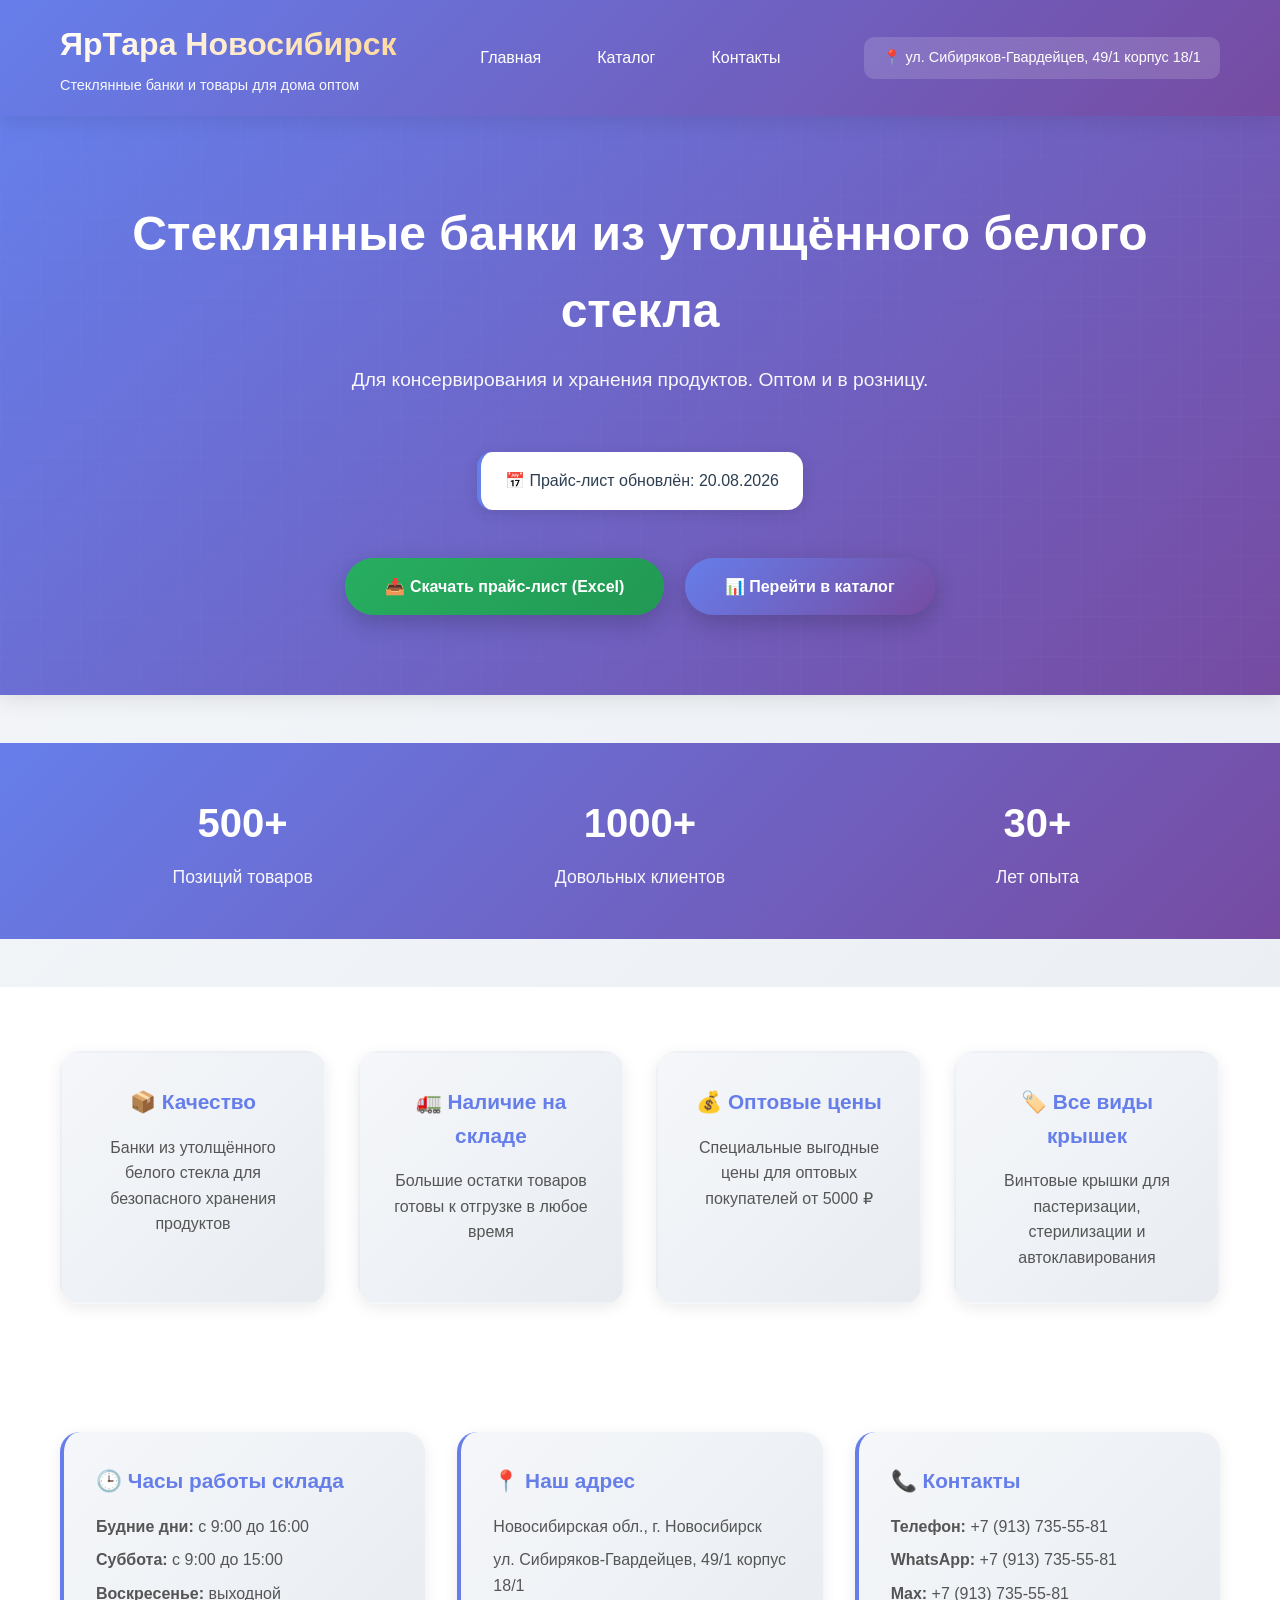
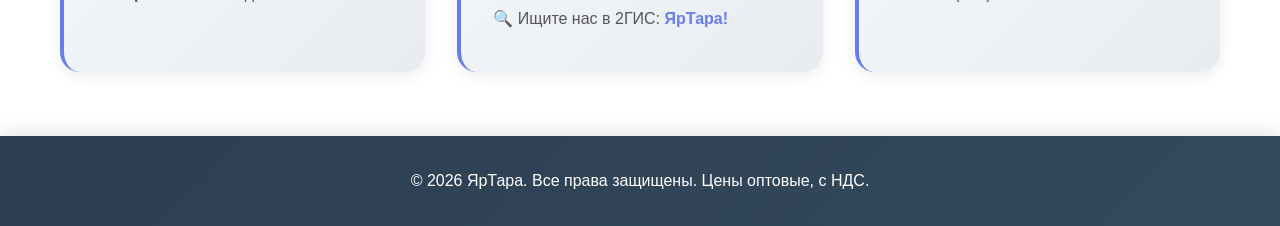
==== index.html @ ff137d73 "Update index.html" ====
<!DOCTYPE html>
    <html lang="ru">

    <head>
        <meta charset="UTF-8">
        <meta name="viewport" content="width=device-width, initial-scale=1.0">
        <link rel="icon" type="image/svg+xml" href="static/images/favicon.svg">
        <title>ЯрТара Новосибирск - оптовая продажа стеклянной тары</title>
        <style>
            * {
                margin: 0;
                padding: 0;
                box-sizing: border-box;
            }

            body {
                font-family: 'Segoe UI', -apple-system, BlinkMacSystemFont, Arial, sans-serif;
                background: linear-gradient(135deg, #f5f7fa 0%, #e8ecf1 100%);
                color: #2c3e50;
                line-height: 1.6;
            }

            .container {
                max-width: 1200px;
                margin: auto;
                padding: 0 20px;
            }

            header {
                background: linear-gradient(135deg, #667eea 0%, #764ba2 100%);
                color: white;
                padding: 1.2rem 0;
                box-shadow: 0 4px 20px rgba(0, 0, 0, 0.1);
                position: sticky;
                top: 0;
                z-index: 100;
            }

            header .container {
                display: flex;
                justify-content: space-between;
                align-items: center;
                flex-wrap: wrap;
                gap: 1rem;
            }

            .logo h1 {
                font-size: 2rem;
                background: linear-gradient(135deg, #fff 0%, #ffd89b 100%);
                -webkit-background-clip: text;
                -webkit-text-fill-color: transparent;
                background-clip: text;
                font-weight: 800;
            }

            .logo p {
                font-size: 0.9rem;
                opacity: 0.95;
                margin-top: 0.2rem;
            }

            nav ul {
                display: flex;
                list-style: none;
                gap: 1.5rem;
            }

            nav a {
                color: white;
                text-decoration: none;
                font-weight: 500;
                transition: all 0.3s;
                padding: 0.5rem 1rem;
                border-radius: 8px;
            }

            nav a:hover {
                color: #ffd89b;
                background: rgba(255, 255, 255, 0.1);
                transform: translateY(-2px);
            }

            .contact-info {
                background: rgba(255, 255, 255, 0.15);
                padding: 0.6rem 1.2rem;
                border-radius: 10px;
                backdrop-filter: blur(10px);
            }

            .contact-info p {
                margin: 0;
                font-size: 0.9rem;
            }

            .hero {
                background: linear-gradient(135deg, #667eea 0%, #764ba2 100%);
                color: white;
                text-align: center;
                padding: 5rem 0;
                margin-bottom: 3rem;
                box-shadow: 0 4px 20px rgba(0, 0, 0, 0.1);
                position: relative;
                overflow: hidden;
            }

            .hero::before {
                content: '';
                position: absolute;
                top: 0;
                left: 0;
                right: 0;
                bottom: 0;
                background: url('data:image/svg+xml,<svg width="100" height="100" xmlns="http://www.w3.org/2000/svg"><defs><pattern id="grid" width="40" height="40" patternUnits="userSpaceOnUse"><path d="M 40 0 L 0 0 0 40" fill="none" stroke="rgba(255,255,255,0.1)" stroke-width="1"/></pattern></defs><rect width="100" height="100" fill="url(%23grid)"/></svg>');
                opacity: 0.3;
            }

            .hero h2 {
                font-size: 3rem;
                margin-bottom: 1rem;
                font-weight: 800;
                position: relative;
                z-index: 1;
            }

            .hero p {
                font-size: 1.2rem;
                margin-bottom: 2rem;
                opacity: 0.95;
                position: relative;
                z-index: 1;
            }

            .hero .btn {
                display: inline-block;
                background: white;
                color: #667eea;
                padding: 1rem 2.5rem;
                border-radius: 50px;
                text-decoration: none;
                font-weight: 700;
                transition: all 0.3s;
                box-shadow: 0 8px 25px rgba(0, 0, 0, 0.2);
                position: relative;
                z-index: 1;
            }

            .hero .btn:hover {
                transform: translateY(-3px);
                box-shadow: 0 12px 35px rgba(0, 0, 0, 0.3);
            }

            .features {
                padding: 4rem 0;
                background: white;
            }

            .features .container {
                display: grid;
                grid-template-columns: repeat(auto-fit, minmax(250px, 1fr));
                gap: 2rem;
            }

            .feature-card {
                background: linear-gradient(135deg, #f5f7fa 0%, #e8ecf1 100%);
                padding: 2rem;
                border-radius: 20px;
                box-shadow: 0 4px 15px rgba(0, 0, 0, 0.08);
                text-align: center;
                transition: all 0.3s;
                border: 2px solid transparent;
            }

            .feature-card:hover {
                transform: translateY(-5px);
                box-shadow: 0 8px 25px rgba(102, 126, 234, 0.2);
                border-color: #667eea;
            }

            .feature-card h3 {
                color: #667eea;
                margin-bottom: 1rem;
                font-size: 1.3rem;
            }

            .feature-card p {
                color: #555;
                line-height: 1.6;
            }

            .stats {
                background: linear-gradient(135deg, #667eea 0%, #764ba2 100%);
                color: white;
                padding: 3rem 0;
                margin: 3rem 0;
            }

            .stats .container {
                display: grid;
                grid-template-columns: repeat(auto-fit, minmax(200px, 1fr));
                gap: 2rem;
                text-align: center;
            }

            .stat-item h3 {
                font-size: 2.5rem;
                font-weight: 800;
                margin-bottom: 0.5rem;
            }

            .stat-item p {
                font-size: 1.1rem;
                opacity: 0.95;
            }

            .contacts {
                padding: 4rem 0;
                background: white;
            }

            .contacts .container {
                display: grid;
                grid-template-columns: repeat(auto-fit, minmax(300px, 1fr));
                gap: 2rem;
            }

            .contact-card {
                padding: 2rem;
                border-radius: 20px;
                box-shadow: 0 4px 15px rgba(0, 0, 0, 0.08);
                background: linear-gradient(135deg, #f5f7fa 0%, #e8ecf1 100%);
                border-left: 4px solid #667eea;
                transition: all 0.3s;
            }

            .contact-card:hover {
                transform: translateY(-5px);
                box-shadow: 0 8px 25px rgba(102, 126, 234, 0.2);
            }

            .contact-card h3 {
                color: #667eea;
                margin-bottom: 1rem;
                font-size: 1.3rem;
            }

            .contact-card p {
                margin: 0.5rem 0;
                color: #555;
            }

            footer {
                background: linear-gradient(135deg, #2c3e50 0%, #34495e 100%);
                color: white;
                text-align: center;
                padding: 2rem 0;
                box-shadow: 0 -4px 20px rgba(0, 0, 0, 0.1);
            }

            @media (max-width: 768px) {
                header .container {
                    flex-direction: column;
                    text-align: center;
                }

                .hero h2 {
                    font-size: 2rem;
                }

                .hero p {
                    font-size: 1rem;
                }

                nav ul {
                    flex-wrap: wrap;
                    justify-content: center;
                }
            }

            @keyframes fadeIn {
                from {
                    opacity: 0;
                    transform: translateY(20px);
                }

                to {
                    opacity: 1;
                    transform: translateY(0);
                }
            }

            .feature-card,
            .contact-card {
                animation: fadeIn 0.6s ease-out;
            }
        </style>
    </head>

    <body>
        <header>
            <div class="container">
                <div class="logo">
                    <h1>ЯрТара Новосибирск</h1>
                    <p>Стеклянные банки и товары для дома оптом</p>
                </div>
                <nav>
                    <ul>
                        <li><a href="index.html">Главная</a></li>
                        <li><a href="catalog.html">Каталог</a></li>
                        <li><a href="#contacts">Контакты</a></li>
                    </ul>
                </nav>
                <div class="contact-info">
                    <p>📍 ул. Сибиряков-Гвардейцев, 49/1 корпус 18/1</p>
                </div>
            </div>
        </header>

        <section class="hero">
            <div class="container">
                <h2>Стеклянные банки из утолщённого белого стекла</h2>
                <p>Для консервирования и хранения продуктов. Оптом и в розницу.</p>
                <div id="updateInfo" style="background: white; color: #2c3e50; padding: 1rem 1.5rem; border-radius: 15px; display: inline-block; margin: 1.5rem 0; box-shadow: 0 4px 15px rgba(0, 0, 0, 0.1); font-weight: 500; font-size: 1rem; border-left: 4px solid #667eea;">
                    📅 Прайс-лист обновлён: 20.08.2026
                </div>
                <div style="margin-top: 1.5rem;">
                    <a href="data/опт%2027.08.20.xlsx" download class="btn" style="background: linear-gradient(135deg, #27ae60 0%, #229954 100%); color: white; margin-right: 1rem;">
                        📥 Скачать прайс-лист (Excel)
                    </a>
                    <a href="catalog.html" class="btn" style="background: linear-gradient(135deg, #667eea 0%, #764ba2 100%); color: white;">
                        📊 Перейти в каталог
                    </a>
                </div>
            </div>
        </section>

        <section class="stats">
            <div class="container">
                <div class="stat-item">
                    <h3>500+</h3>
                    <p>Позиций товаров</p>
                </div>
                <div class="stat-item">
                    <h3>1000+</h3>
                    <p>Довольных клиентов</p>
                </div>
                <div class="stat-item">
                    <h3>30+</h3>
                    <p>Лет опыта</p>
                </div>
            </div>
        </section>

        <section class="features">
            <div class="container">
                <div class="feature-card">
                    <h3>📦 Качество</h3>
                    <p>Банки из утолщённого белого стекла для безопасного хранения продуктов</p>
                </div>
                <div class="feature-card">
                    <h3>🚛 Наличие на складе</h3>
                    <p>Большие остатки товаров готовы к отгрузке в любое время</p>
                </div>
                <div class="feature-card">
                    <h3>💰 Оптовые цены</h3>
                    <p>Специальные выгодные цены для оптовых покупателей от 5000 ₽</p>
                </div>
                <div class="feature-card">
                    <h3>🏷️ Все виды крышек</h3>
                    <p>Винтовые крышки для пастеризации, стерилизации и автоклавирования</p>
                </div>
            </div>
        </section>

        <section class="contacts" id="contacts">
            <div class="container">
                <div class="contact-card">
                    <h3>🕒 Часы работы склада</h3>
                    <p><strong>Будние дни:</strong> с 9:00 до 16:00</p>
                    <p><strong>Суббота:</strong> с 9:00 до 15:00</p>
                    <p><strong>Воскресенье:</strong> выходной</p>
                </div>
                <div class="contact-card">
                    <h3>📍 Наш адрес</h3>
                    <p>Новосибирская обл., г. Новосибирск</p>
                    <p>ул. Сибиряков-Гвардейцев, 49/1 корпус 18/1</p>
                    <p>🔍 Ищите нас в 2ГИС: <a href="https://2gis.ru/novosibirsk/search/ЯрТара" target="_blank" rel="noopener" style="color: #667eea; font-weight: 600; text-decoration: none;">ЯрТара!</a></p>
                </div>
                <div class="contact-card">
                    <h3>📞 Контакты</h3>
                    <p><strong>Телефон:</strong> +7 (913) 735-55-81</p>
                    <p><strong>WhatsApp:</strong> +7 (913) 735-55-81</p>
                    <p><strong>Max:</strong> +7 (913) 735-55-81</p>
                </div>
            </div>
        </section>

        <footer>
            <div class="container">
                <p>&copy; 2026 ЯрТара. Все права защищены. Цены оптовые, с НДС.</p>
            </div>
        </footer>
    </body>

    </html>
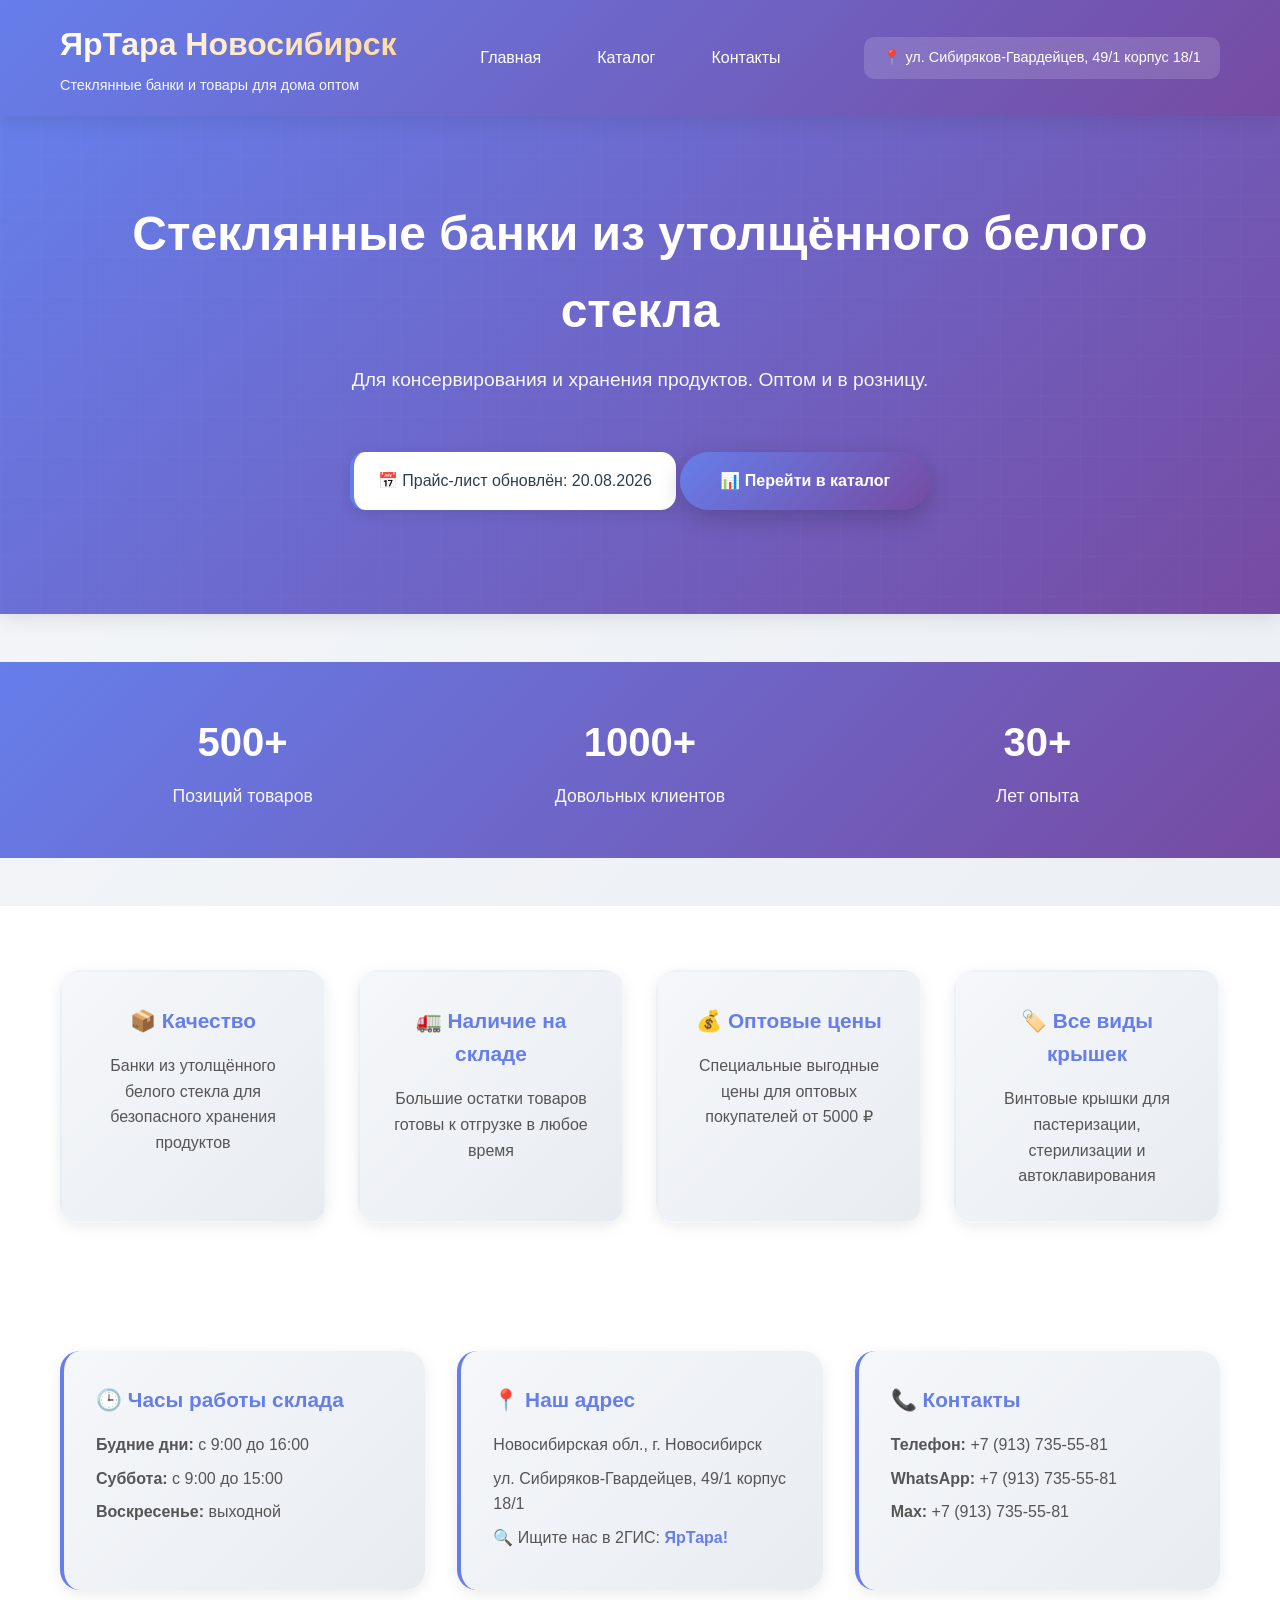
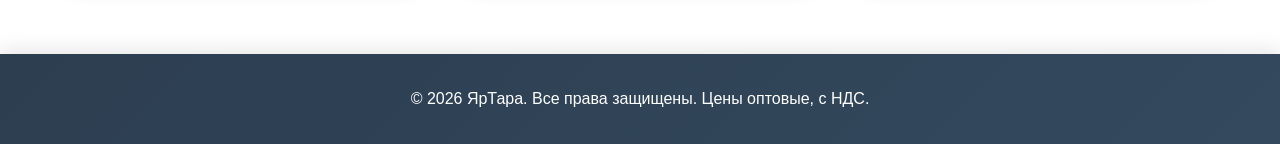
==== commit b2d0875d: "Update index.html" ====
--- a/index.html
+++ b/index.html
@@ -322,15 +322,10 @@
                 <div id="updateInfo" style="background: white; color: #2c3e50; padding: 1rem 1.5rem; border-radius: 15px; display: inline-block; margin: 1.5rem 0; box-shadow: 0 4px 15px rgba(0, 0, 0, 0.1); font-weight: 500; font-size: 1rem; border-left: 4px solid #667eea;">
                     📅 Прайс-лист обновлён: 20.08.2026
                 </div>
-                <div style="margin-top: 1.5rem;">
-                    <a href="data/опт%2027.08.20.xlsx" download class="btn" style="background: linear-gradient(135deg, #27ae60 0%, #229954 100%); color: white; margin-right: 1rem;">
-                        📥 Скачать прайс-лист (Excel)
-                    </a>
                     <a href="catalog.html" class="btn" style="background: linear-gradient(135deg, #667eea 0%, #764ba2 100%); color: white;">
                         📊 Перейти в каталог
                     </a>
                 </div>
-            </div>
         </section>
 
         <section class="stats">
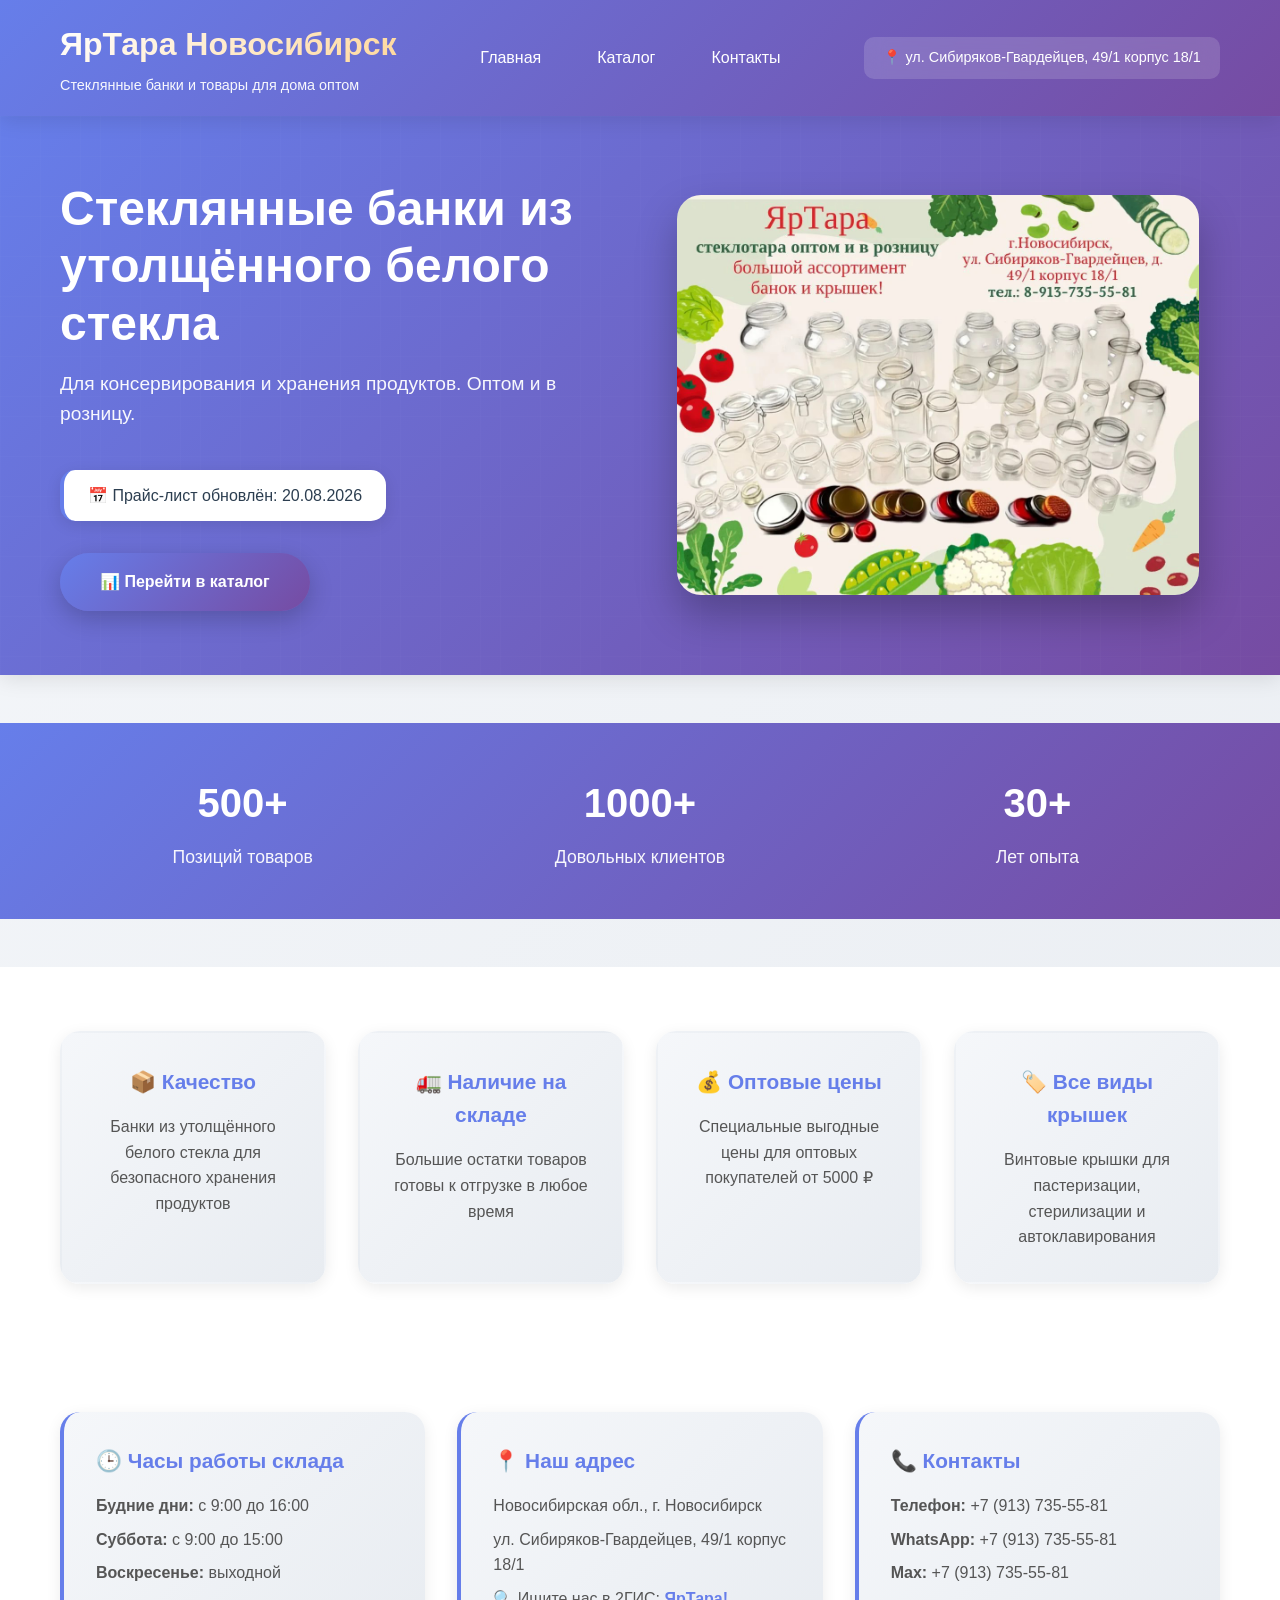
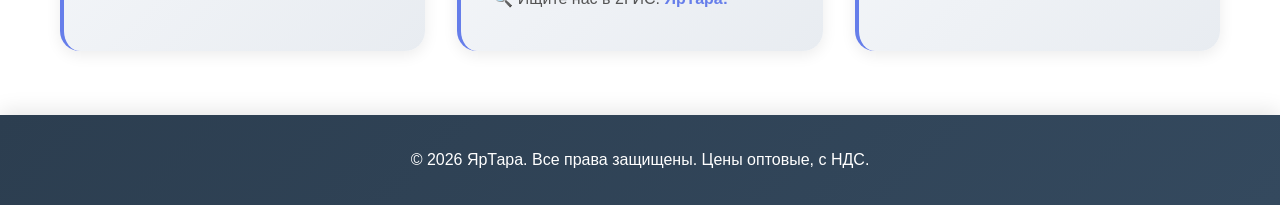
==== commit f45bcd21: "Update index.html" ====
--- a/index.html
+++ b/index.html
@@ -1,399 +1,452 @@
-    <!DOCTYPE html>
-    <html lang="ru">
-
-    <head>
-        <meta charset="UTF-8">
-        <meta name="viewport" content="width=device-width, initial-scale=1.0">
-        <link rel="icon" type="image/svg+xml" href="static/images/favicon.svg">
-        <title>ЯрТара Новосибирск - оптовая продажа стеклянной тары</title>
-        <style>
-            * {
-                margin: 0;
-                padding: 0;
-                box-sizing: border-box;
-            }
-
-            body {
-                font-family: 'Segoe UI', -apple-system, BlinkMacSystemFont, Arial, sans-serif;
-                background: linear-gradient(135deg, #f5f7fa 0%, #e8ecf1 100%);
-                color: #2c3e50;
-                line-height: 1.6;
-            }
-
-            .container {
-                max-width: 1200px;
-                margin: auto;
-                padding: 0 20px;
-            }
-
-            header {
-                background: linear-gradient(135deg, #667eea 0%, #764ba2 100%);
-                color: white;
-                padding: 1.2rem 0;
-                box-shadow: 0 4px 20px rgba(0, 0, 0, 0.1);
-                position: sticky;
-                top: 0;
-                z-index: 100;
-            }
-
+<!DOCTYPE html>
+<html lang="ru">
+
+<head>
+    <meta charset="UTF-8">
+    <meta name="viewport" content="width=device-width, initial-scale=1.0">
+    <link rel="icon" type="image/svg+xml" href="static/images/favicon.svg">
+    <title>ЯрТара Новосибирск - оптовая продажа стеклянной тары</title>
+    <style>
+        * {
+            margin: 0;
+            padding: 0;
+            box-sizing: border-box;
+        }
+
+        body {
+            font-family: 'Segoe UI', -apple-system, BlinkMacSystemFont, Arial, sans-serif;
+            background: linear-gradient(135deg, #f5f7fa 0%, #e8ecf1 100%);
+            color: #2c3e50;
+            line-height: 1.6;
+        }
+
+        .container {
+            max-width: 1200px;
+            margin: auto;
+            padding: 0 20px;
+        }
+
+        header {
+            background: linear-gradient(135deg, #667eea 0%, #764ba2 100%);
+            color: white;
+            padding: 1.2rem 0;
+            box-shadow: 0 4px 20px rgba(0, 0, 0, 0.1);
+            position: sticky;
+            top: 0;
+            z-index: 100;
+        }
+
+        header .container {
+            display: flex;
+            justify-content: space-between;
+            align-items: center;
+            flex-wrap: wrap;
+            gap: 1rem;
+        }
+
+        .logo h1 {
+            font-size: 2rem;
+            background: linear-gradient(135deg, #fff 0%, #ffd89b 100%);
+            -webkit-background-clip: text;
+            -webkit-text-fill-color: transparent;
+            background-clip: text;
+            font-weight: 800;
+        }
+
+        .logo p {
+            font-size: 0.9rem;
+            opacity: 0.95;
+            margin-top: 0.2rem;
+        }
+
+        nav ul {
+            display: flex;
+            list-style: none;
+            gap: 1.5rem;
+        }
+
+        nav a {
+            color: white;
+            text-decoration: none;
+            font-weight: 500;
+            transition: all 0.3s;
+            padding: 0.5rem 1rem;
+            border-radius: 8px;
+        }
+
+        nav a:hover {
+            color: #ffd89b;
+            background: rgba(255, 255, 255, 0.1);
+            transform: translateY(-2px);
+        }
+
+        .contact-info {
+            background: rgba(255, 255, 255, 0.15);
+            padding: 0.6rem 1.2rem;
+            border-radius: 10px;
+            backdrop-filter: blur(10px);
+        }
+
+        .contact-info p {
+            margin: 0;
+            font-size: 0.9rem;
+        }
+
+        /* ===== HERO с изображением ===== */
+        .hero {
+            background: linear-gradient(135deg, #667eea 0%, #764ba2 100%);
+            color: white;
+            padding: 4rem 0;
+            margin-bottom: 3rem;
+            box-shadow: 0 4px 20px rgba(0, 0, 0, 0.1);
+            position: relative;
+            overflow: hidden;
+        }
+
+        .hero::before {
+            content: '';
+            position: absolute;
+            top: 0;
+            left: 0;
+            right: 0;
+            bottom: 0;
+            background: url('data:image/svg+xml,<svg width="100" height="100" xmlns="http://www.w3.org/2000/svg"><defs><pattern id="grid" width="40" height="40" patternUnits="userSpaceOnUse"><path d="M 40 0 L 0 0 0 40" fill="none" stroke="rgba(255,255,255,0.1)" stroke-width="1"/></pattern></defs><rect width="100" height="100" fill="url(%23grid)"/></svg>');
+            opacity: 0.3;
+        }
+
+        .hero .container {
+            display: flex;
+            align-items: center;
+            justify-content: space-between;
+            gap: 2rem;
+            position: relative;
+            z-index: 1;
+        }
+
+        .hero-content {
+            flex: 1;
+            text-align: left;
+        }
+
+        .hero-content h2 {
+            font-size: 3rem;
+            margin-bottom: 1rem;
+            font-weight: 800;
+            line-height: 1.2;
+        }
+
+        .hero-content p {
+            font-size: 1.2rem;
+            margin-bottom: 2rem;
+            opacity: 0.95;
+        }
+
+        .hero-content .btn {
+            display: inline-block;
+            background: white;
+            color: #667eea;
+            padding: 1rem 2.5rem;
+            border-radius: 50px;
+            text-decoration: none;
+            font-weight: 700;
+            transition: all 0.3s;
+            box-shadow: 0 8px 25px rgba(0, 0, 0, 0.2);
+            margin-top: 0.5rem;
+        }
+
+        .hero-content .btn:hover {
+            transform: translateY(-3px);
+            box-shadow: 0 12px 35px rgba(0, 0, 0, 0.3);
+        }
+
+        .hero-image {
+            flex: 1;
+            display: flex;
+            justify-content: center;
+            align-items: center;
+        }
+
+        .hero-image img {
+            max-width: 100%;
+            height: auto;
+            border-radius: 24px;
+            box-shadow: 0 20px 40px rgba(0, 0, 0, 0.25);
+            transition: transform 0.3s ease;
+            max-height: 400px;
+            object-fit: contain;
+        }
+
+        .hero-image img:hover {
+            transform: scale(1.02);
+        }
+
+        /* ===== Остальные секции ===== */
+        .features {
+            padding: 4rem 0;
+            background: white;
+        }
+
+        .features .container {
+            display: grid;
+            grid-template-columns: repeat(auto-fit, minmax(250px, 1fr));
+            gap: 2rem;
+        }
+
+        .feature-card {
+            background: linear-gradient(135deg, #f5f7fa 0%, #e8ecf1 100%);
+            padding: 2rem;
+            border-radius: 20px;
+            box-shadow: 0 4px 15px rgba(0, 0, 0, 0.08);
+            text-align: center;
+            transition: all 0.3s;
+            border: 2px solid transparent;
+        }
+
+        .feature-card:hover {
+            transform: translateY(-5px);
+            box-shadow: 0 8px 25px rgba(102, 126, 234, 0.2);
+            border-color: #667eea;
+        }
+
+        .feature-card h3 {
+            color: #667eea;
+            margin-bottom: 1rem;
+            font-size: 1.3rem;
+        }
+
+        .feature-card p {
+            color: #555;
+            line-height: 1.6;
+        }
+
+        .stats {
+            background: linear-gradient(135deg, #667eea 0%, #764ba2 100%);
+            color: white;
+            padding: 3rem 0;
+            margin: 3rem 0;
+        }
+
+        .stats .container {
+            display: grid;
+            grid-template-columns: repeat(auto-fit, minmax(200px, 1fr));
+            gap: 2rem;
+            text-align: center;
+        }
+
+        .stat-item h3 {
+            font-size: 2.5rem;
+            font-weight: 800;
+            margin-bottom: 0.5rem;
+        }
+
+        .stat-item p {
+            font-size: 1.1rem;
+            opacity: 0.95;
+        }
+
+        .contacts {
+            padding: 4rem 0;
+            background: white;
+        }
+
+        .contacts .container {
+            display: grid;
+            grid-template-columns: repeat(auto-fit, minmax(300px, 1fr));
+            gap: 2rem;
+        }
+
+        .contact-card {
+            padding: 2rem;
+            border-radius: 20px;
+            box-shadow: 0 4px 15px rgba(0, 0, 0, 0.08);
+            background: linear-gradient(135deg, #f5f7fa 0%, #e8ecf1 100%);
+            border-left: 4px solid #667eea;
+            transition: all 0.3s;
+        }
+
+        .contact-card:hover {
+            transform: translateY(-5px);
+            box-shadow: 0 8px 25px rgba(102, 126, 234, 0.2);
+        }
+
+        .contact-card h3 {
+            color: #667eea;
+            margin-bottom: 1rem;
+            font-size: 1.3rem;
+        }
+
+        .contact-card p {
+            margin: 0.5rem 0;
+            color: #555;
+        }
+
+        footer {
+            background: linear-gradient(135deg, #2c3e50 0%, #34495e 100%);
+            color: white;
+            text-align: center;
+            padding: 2rem 0;
+            box-shadow: 0 -4px 20px rgba(0, 0, 0, 0.1);
+        }
+
+        /* ===== Адаптив ===== */
+        @media (max-width: 768px) {
             header .container {
-                display: flex;
-                justify-content: space-between;
-                align-items: center;
+                flex-direction: column;
+                text-align: center;
+            }
+
+            .hero .container {
+                flex-direction: column;
+                text-align: center;
+            }
+
+            .hero-content {
+                text-align: center;
+            }
+
+            .hero-content h2 {
+                font-size: 2rem;
+            }
+
+            .hero-content p {
+                font-size: 1rem;
+            }
+
+            .hero-image img {
+                max-height: 250px;
+            }
+
+            nav ul {
                 flex-wrap: wrap;
-                gap: 1rem;
-            }
-
-            .logo h1 {
-                font-size: 2rem;
-                background: linear-gradient(135deg, #fff 0%, #ffd89b 100%);
-                -webkit-background-clip: text;
-                -webkit-text-fill-color: transparent;
-                background-clip: text;
-                font-weight: 800;
-            }
-
-            .logo p {
-                font-size: 0.9rem;
-                opacity: 0.95;
-                margin-top: 0.2rem;
-            }
-
-            nav ul {
-                display: flex;
-                list-style: none;
-                gap: 1.5rem;
-            }
-
-            nav a {
-                color: white;
-                text-decoration: none;
-                font-weight: 500;
-                transition: all 0.3s;
-                padding: 0.5rem 1rem;
-                border-radius: 8px;
-            }
-
-            nav a:hover {
-                color: #ffd89b;
-                background: rgba(255, 255, 255, 0.1);
-                transform: translateY(-2px);
-            }
-
-            .contact-info {
-                background: rgba(255, 255, 255, 0.15);
-                padding: 0.6rem 1.2rem;
-                border-radius: 10px;
-                backdrop-filter: blur(10px);
-            }
-
-            .contact-info p {
-                margin: 0;
-                font-size: 0.9rem;
-            }
-
-            .hero {
-                background: linear-gradient(135deg, #667eea 0%, #764ba2 100%);
-                color: white;
-                text-align: center;
-                padding: 5rem 0;
-                margin-bottom: 3rem;
-                box-shadow: 0 4px 20px rgba(0, 0, 0, 0.1);
-                position: relative;
-                overflow: hidden;
-            }
-
-            .hero::before {
-                content: '';
-                position: absolute;
-                top: 0;
-                left: 0;
-                right: 0;
-                bottom: 0;
-                background: url('data:image/svg+xml,<svg width="100" height="100" xmlns="http://www.w3.org/2000/svg"><defs><pattern id="grid" width="40" height="40" patternUnits="userSpaceOnUse"><path d="M 40 0 L 0 0 0 40" fill="none" stroke="rgba(255,255,255,0.1)" stroke-width="1"/></pattern></defs><rect width="100" height="100" fill="url(%23grid)"/></svg>');
-                opacity: 0.3;
-            }
-
-            .hero h2 {
-                font-size: 3rem;
-                margin-bottom: 1rem;
-                font-weight: 800;
-                position: relative;
-                z-index: 1;
-            }
-
-            .hero p {
-                font-size: 1.2rem;
-                margin-bottom: 2rem;
-                opacity: 0.95;
-                position: relative;
-                z-index: 1;
-            }
-
-            .hero .btn {
-                display: inline-block;
-                background: white;
-                color: #667eea;
-                padding: 1rem 2.5rem;
-                border-radius: 50px;
-                text-decoration: none;
-                font-weight: 700;
-                transition: all 0.3s;
-                box-shadow: 0 8px 25px rgba(0, 0, 0, 0.2);
-                position: relative;
-                z-index: 1;
-            }
-
-            .hero .btn:hover {
-                transform: translateY(-3px);
-                box-shadow: 0 12px 35px rgba(0, 0, 0, 0.3);
-            }
-
-            .features {
-                padding: 4rem 0;
-                background: white;
-            }
-
-            .features .container {
-                display: grid;
-                grid-template-columns: repeat(auto-fit, minmax(250px, 1fr));
-                gap: 2rem;
-            }
-
-            .feature-card {
-                background: linear-gradient(135deg, #f5f7fa 0%, #e8ecf1 100%);
-                padding: 2rem;
-                border-radius: 20px;
-                box-shadow: 0 4px 15px rgba(0, 0, 0, 0.08);
-                text-align: center;
-                transition: all 0.3s;
-                border: 2px solid transparent;
-            }
-
-            .feature-card:hover {
-                transform: translateY(-5px);
-                box-shadow: 0 8px 25px rgba(102, 126, 234, 0.2);
-                border-color: #667eea;
-            }
-
-            .feature-card h3 {
-                color: #667eea;
-                margin-bottom: 1rem;
-                font-size: 1.3rem;
-            }
-
-            .feature-card p {
-                color: #555;
-                line-height: 1.6;
-            }
-
-            .stats {
-                background: linear-gradient(135deg, #667eea 0%, #764ba2 100%);
-                color: white;
-                padding: 3rem 0;
-                margin: 3rem 0;
-            }
-
-            .stats .container {
-                display: grid;
-                grid-template-columns: repeat(auto-fit, minmax(200px, 1fr));
-                gap: 2rem;
-                text-align: center;
-            }
-
-            .stat-item h3 {
-                font-size: 2.5rem;
-                font-weight: 800;
-                margin-bottom: 0.5rem;
-            }
-
-            .stat-item p {
-                font-size: 1.1rem;
-                opacity: 0.95;
-            }
-
-            .contacts {
-                padding: 4rem 0;
-                background: white;
-            }
-
-            .contacts .container {
-                display: grid;
-                grid-template-columns: repeat(auto-fit, minmax(300px, 1fr));
-                gap: 2rem;
-            }
-
-            .contact-card {
-                padding: 2rem;
-                border-radius: 20px;
-                box-shadow: 0 4px 15px rgba(0, 0, 0, 0.08);
-                background: linear-gradient(135deg, #f5f7fa 0%, #e8ecf1 100%);
-                border-left: 4px solid #667eea;
-                transition: all 0.3s;
-            }
-
-            .contact-card:hover {
-                transform: translateY(-5px);
-                box-shadow: 0 8px 25px rgba(102, 126, 234, 0.2);
-            }
-
-            .contact-card h3 {
-                color: #667eea;
-                margin-bottom: 1rem;
-                font-size: 1.3rem;
-            }
-
-            .contact-card p {
-                margin: 0.5rem 0;
-                color: #555;
-            }
-
-            footer {
-                background: linear-gradient(135deg, #2c3e50 0%, #34495e 100%);
-                color: white;
-                text-align: center;
-                padding: 2rem 0;
-                box-shadow: 0 -4px 20px rgba(0, 0, 0, 0.1);
-            }
-
-            @media (max-width: 768px) {
-                header .container {
-                    flex-direction: column;
-                    text-align: center;
-                }
-
-                .hero h2 {
-                    font-size: 2rem;
-                }
-
-                .hero p {
-                    font-size: 1rem;
-                }
-
-                nav ul {
-                    flex-wrap: wrap;
-                    justify-content: center;
-                }
-            }
-
-            @keyframes fadeIn {
-                from {
-                    opacity: 0;
-                    transform: translateY(20px);
-                }
-
-                to {
-                    opacity: 1;
-                    transform: translateY(0);
-                }
-            }
-
-            .feature-card,
-            .contact-card {
-                animation: fadeIn 0.6s ease-out;
-            }
-        </style>
-    </head>
-
-    <body>
-        <header>
-            <div class="container">
-                <div class="logo">
-                    <h1>ЯрТара Новосибирск</h1>
-                    <p>Стеклянные банки и товары для дома оптом</p>
-                </div>
-                <nav>
-                    <ul>
-                        <li><a href="index.html">Главная</a></li>
-                        <li><a href="catalog.html">Каталог</a></li>
-                        <li><a href="#contacts">Контакты</a></li>
-                    </ul>
-                </nav>
-                <div class="contact-info">
-                    <p>📍 ул. Сибиряков-Гвардейцев, 49/1 корпус 18/1</p>
-                </div>
-            </div>
-        </header>
-
-        <section class="hero">
-            <div class="container">
+                justify-content: center;
+            }
+        }
+
+        @keyframes fadeIn {
+            from {
+                opacity: 0;
+                transform: translateY(20px);
+            }
+            to {
+                opacity: 1;
+                transform: translateY(0);
+            }
+        }
+
+        .feature-card,
+        .contact-card {
+            animation: fadeIn 0.6s ease-out;
+        }
+    </style>
+</head>
+
+<body>
+    <header>
+        <div class="container">
+            <div class="logo">
+                <h1>ЯрТара Новосибирск</h1>
+                <p>Стеклянные банки и товары для дома оптом</p>
+            </div>
+            <nav>
+                <ul>
+                    <li><a href="index.html">Главная</a></li>
+                    <li><a href="catalog.html">Каталог</a></li>
+                    <li><a href="#contacts">Контакты</a></li>
+                </ul>
+            </nav>
+            <div class="contact-info">
+                <p>📍 ул. Сибиряков-Гвардейцев, 49/1 корпус 18/1</p>
+            </div>
+        </div>
+    </header>
+
+    <!-- HERO с изображением -->
+    <section class="hero">
+        <div class="container">
+            <div class="hero-content">
                 <h2>Стеклянные банки из утолщённого белого стекла</h2>
                 <p>Для консервирования и хранения продуктов. Оптом и в розницу.</p>
-                <div id="updateInfo" style="background: white; color: #2c3e50; padding: 1rem 1.5rem; border-radius: 15px; display: inline-block; margin: 1.5rem 0; box-shadow: 0 4px 15px rgba(0, 0, 0, 0.1); font-weight: 500; font-size: 1rem; border-left: 4px solid #667eea;">
+                <div style="background: white; color: #2c3e50; padding: 0.8rem 1.5rem; border-radius: 15px; display: inline-block; margin: 0.5rem 0 1.5rem; box-shadow: 0 4px 15px rgba(0,0,0,0.1); font-weight: 500; font-size: 1rem; border-left: 4px solid #667eea;">
                     📅 Прайс-лист обновлён: 20.08.2026
                 </div>
-                    <a href="catalog.html" class="btn" style="background: linear-gradient(135deg, #667eea 0%, #764ba2 100%); color: white;">
-                        📊 Перейти в каталог
-                    </a>
-                </div>
-        </section>
-
-        <section class="stats">
-            <div class="container">
-                <div class="stat-item">
-                    <h3>500+</h3>
-                    <p>Позиций товаров</p>
-                </div>
-                <div class="stat-item">
-                    <h3>1000+</h3>
-                    <p>Довольных клиентов</p>
-                </div>
-                <div class="stat-item">
-                    <h3>30+</h3>
-                    <p>Лет опыта</p>
-                </div>
-            </div>
-        </section>
-
-        <section class="features">
-            <div class="container">
-                <div class="feature-card">
-                    <h3>📦 Качество</h3>
-                    <p>Банки из утолщённого белого стекла для безопасного хранения продуктов</p>
-                </div>
-                <div class="feature-card">
-                    <h3>🚛 Наличие на складе</h3>
-                    <p>Большие остатки товаров готовы к отгрузке в любое время</p>
-                </div>
-                <div class="feature-card">
-                    <h3>💰 Оптовые цены</h3>
-                    <p>Специальные выгодные цены для оптовых покупателей от 5000 ₽</p>
-                </div>
-                <div class="feature-card">
-                    <h3>🏷️ Все виды крышек</h3>
-                    <p>Винтовые крышки для пастеризации, стерилизации и автоклавирования</p>
-                </div>
-            </div>
-        </section>
-
-        <section class="contacts" id="contacts">
-            <div class="container">
-                <div class="contact-card">
-                    <h3>🕒 Часы работы склада</h3>
-                    <p><strong>Будние дни:</strong> с 9:00 до 16:00</p>
-                    <p><strong>Суббота:</strong> с 9:00 до 15:00</p>
-                    <p><strong>Воскресенье:</strong> выходной</p>
-                </div>
-                <div class="contact-card">
-                    <h3>📍 Наш адрес</h3>
-                    <p>Новосибирская обл., г. Новосибирск</p>
-                    <p>ул. Сибиряков-Гвардейцев, 49/1 корпус 18/1</p>
-                    <p>🔍 Ищите нас в 2ГИС: <a href="https://2gis.ru/novosibirsk/search/ЯрТара" target="_blank" rel="noopener" style="color: #667eea; font-weight: 600; text-decoration: none;">ЯрТара!</a></p>
-                </div>
-                <div class="contact-card">
-                    <h3>📞 Контакты</h3>
-                    <p><strong>Телефон:</strong> +7 (913) 735-55-81</p>
-                    <p><strong>WhatsApp:</strong> +7 (913) 735-55-81</p>
-                    <p><strong>Max:</strong> +7 (913) 735-55-81</p>
-                </div>
-            </div>
-        </section>
-
-        <footer>
-            <div class="container">
-                <p>&copy; 2026 ЯрТара. Все права защищены. Цены оптовые, с НДС.</p>
-            </div>
-        </footer>
-    </body>
-
-    </html>
+                <br>
+                <a href="catalog.html" class="btn" style="background: linear-gradient(135deg, #667eea 0%, #764ba2 100%); color: white;">
+                    📊 Перейти в каталог
+                </a>
+            </div>
+            <div class="hero-image">
+                <!-- ВАШЕ ИЗОБРАЖЕНИЕ: замените имя файла при необходимости -->
+                <img src="static/images/yartara-hero.png" alt="ЯрТара - стеклянные банки оптом" title="ЯрТара">
+            </div>
+        </div>
+    </section>
+
+    <section class="stats">
+        <div class="container">
+            <div class="stat-item">
+                <h3>500+</h3>
+                <p>Позиций товаров</p>
+            </div>
+            <div class="stat-item">
+                <h3>1000+</h3>
+                <p>Довольных клиентов</p>
+            </div>
+            <div class="stat-item">
+                <h3>30+</h3>
+                <p>Лет опыта</p>
+            </div>
+        </div>
+    </section>
+
+    <section class="features">
+        <div class="container">
+            <div class="feature-card">
+                <h3>📦 Качество</h3>
+                <p>Банки из утолщённого белого стекла для безопасного хранения продуктов</p>
+            </div>
+            <div class="feature-card">
+                <h3>🚛 Наличие на складе</h3>
+                <p>Большие остатки товаров готовы к отгрузке в любое время</p>
+            </div>
+            <div class="feature-card">
+                <h3>💰 Оптовые цены</h3>
+                <p>Специальные выгодные цены для оптовых покупателей от 5000 ₽</p>
+            </div>
+            <div class="feature-card">
+                <h3>🏷️ Все виды крышек</h3>
+                <p>Винтовые крышки для пастеризации, стерилизации и автоклавирования</p>
+            </div>
+        </div>
+    </section>
+
+    <section class="contacts" id="contacts">
+        <div class="container">
+            <div class="contact-card">
+                <h3>🕒 Часы работы склада</h3>
+                <p><strong>Будние дни:</strong> с 9:00 до 16:00</p>
+                <p><strong>Суббота:</strong> с 9:00 до 15:00</p>
+                <p><strong>Воскресенье:</strong> выходной</p>
+            </div>
+            <div class="contact-card">
+                <h3>📍 Наш адрес</h3>
+                <p>Новосибирская обл., г. Новосибирск</p>
+                <p>ул. Сибиряков-Гвардейцев, 49/1 корпус 18/1</p>
+                <p>🔍 Ищите нас в 2ГИС: <a href="https://2gis.ru/novosibirsk/search/ЯрТара" target="_blank" rel="noopener" style="color: #667eea; font-weight: 600; text-decoration: none;">ЯрТара!</a></p>
+            </div>
+            <div class="contact-card">
+                <h3>📞 Контакты</h3>
+                <p><strong>Телефон:</strong> +7 (913) 735-55-81</p>
+                <p><strong>WhatsApp:</strong> +7 (913) 735-55-81</p>
+                <p><strong>Max:</strong> +7 (913) 735-55-81</p>
+            </div>
+        </div>
+    </section>
+
+    <footer>
+        <div class="container">
+            <p>&copy; 2026 ЯрТара. Все права защищены. Цены оптовые, с НДС.</p>
+        </div>
+    </footer>
+</body>
+
+</html>
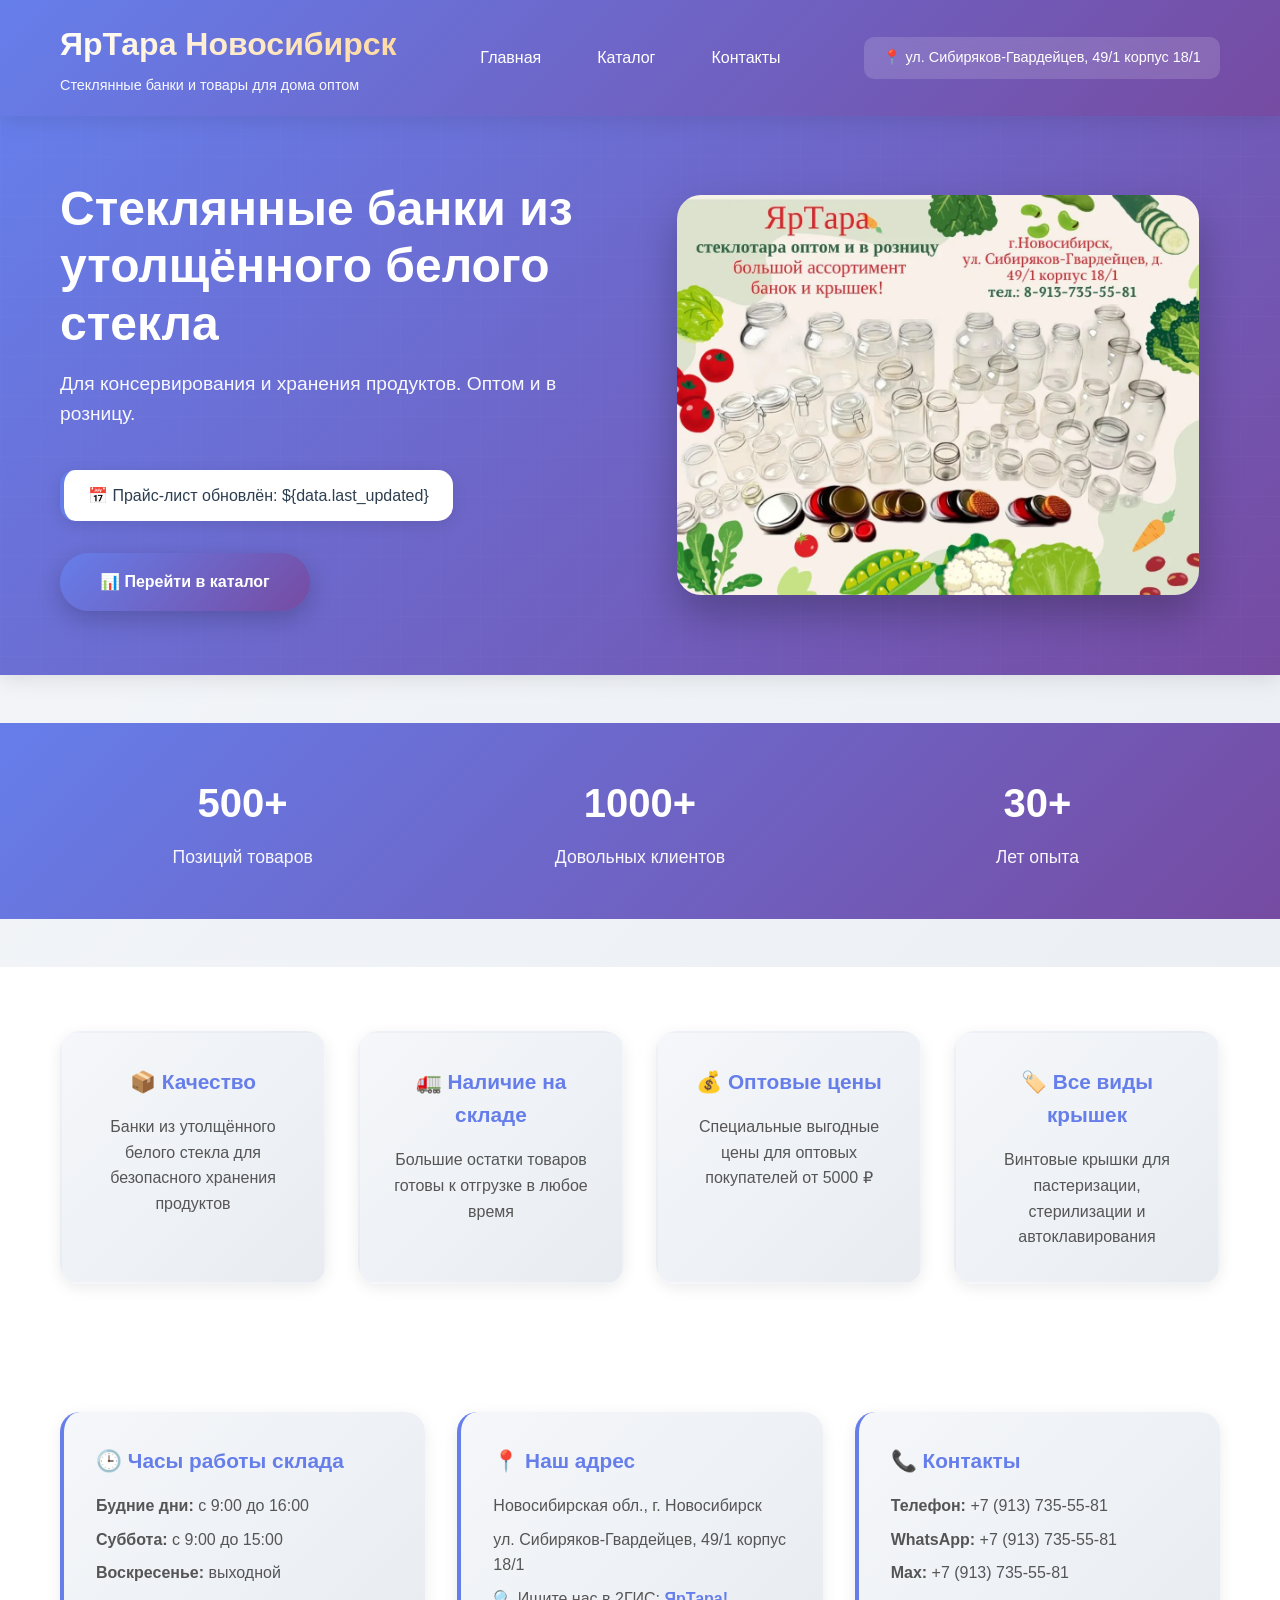
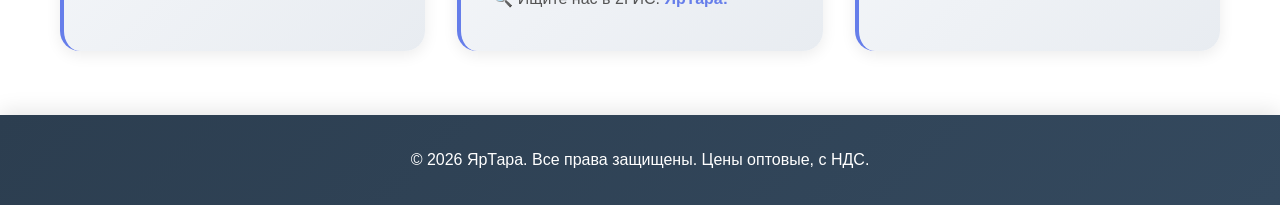
==== commit af7cbac4: "Update index.html" ====
--- a/index.html
+++ b/index.html
@@ -367,7 +367,7 @@
                 <h2>Стеклянные банки из утолщённого белого стекла</h2>
                 <p>Для консервирования и хранения продуктов. Оптом и в розницу.</p>
                 <div style="background: white; color: #2c3e50; padding: 0.8rem 1.5rem; border-radius: 15px; display: inline-block; margin: 0.5rem 0 1.5rem; box-shadow: 0 4px 15px rgba(0,0,0,0.1); font-weight: 500; font-size: 1rem; border-left: 4px solid #667eea;">
-                    📅 Прайс-лист обновлён: 20.08.2026
+                    📅 Прайс-лист обновлён: ${data.last_updated}
                 </div>
                 <br>
                 <a href="catalog.html" class="btn" style="background: linear-gradient(135deg, #667eea 0%, #764ba2 100%); color: white;">
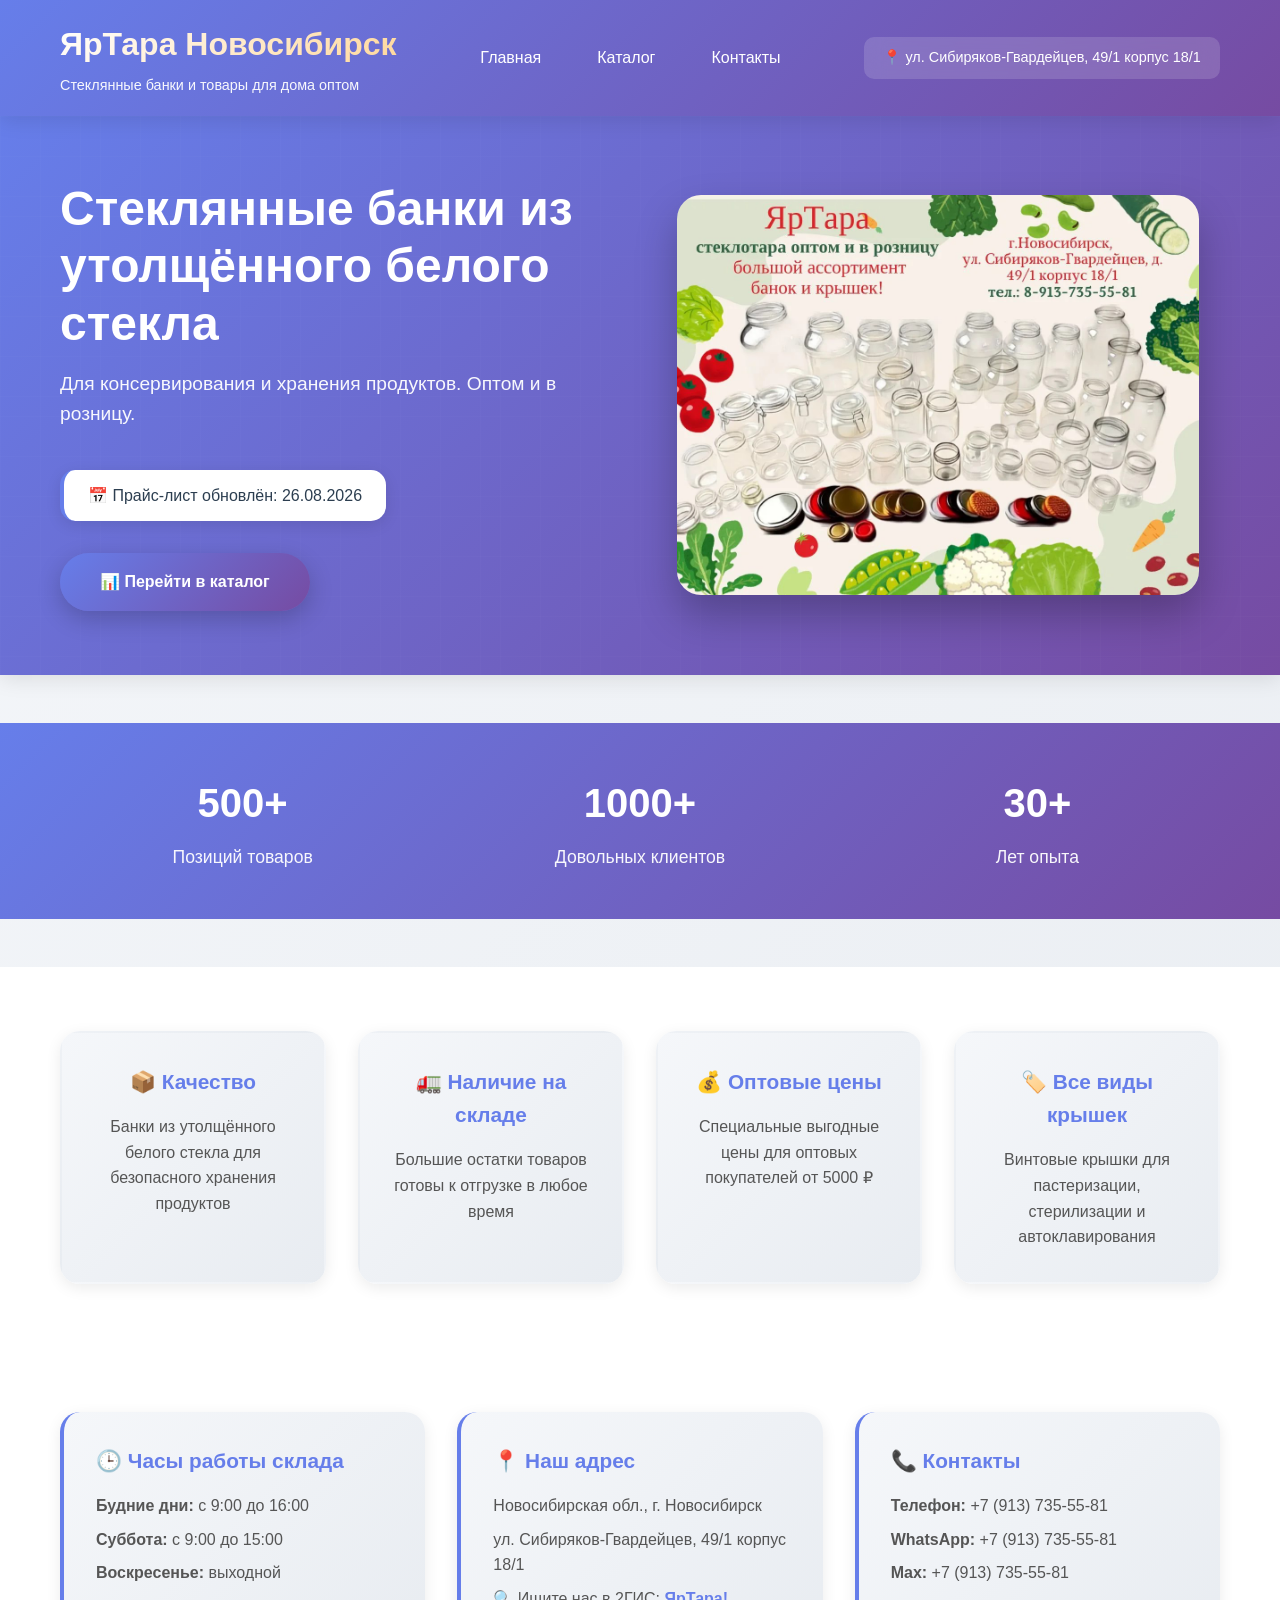
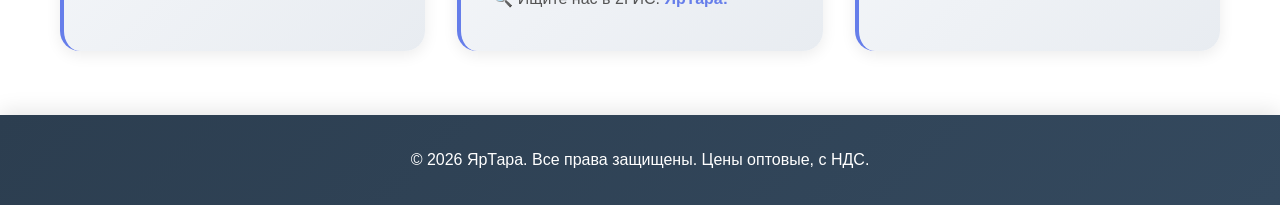
==== commit 2807555e: "Update index.html" ====
--- a/index.html
+++ b/index.html
@@ -367,7 +367,7 @@
                 <h2>Стеклянные банки из утолщённого белого стекла</h2>
                 <p>Для консервирования и хранения продуктов. Оптом и в розницу.</p>
                 <div style="background: white; color: #2c3e50; padding: 0.8rem 1.5rem; border-radius: 15px; display: inline-block; margin: 0.5rem 0 1.5rem; box-shadow: 0 4px 15px rgba(0,0,0,0.1); font-weight: 500; font-size: 1rem; border-left: 4px solid #667eea;">
-                    📅 Прайс-лист обновлён: ${data.last_updated}
+                    📅 Прайс-лист обновлён: 26.08.2026
                 </div>
                 <br>
                 <a href="catalog.html" class="btn" style="background: linear-gradient(135deg, #667eea 0%, #764ba2 100%); color: white;">
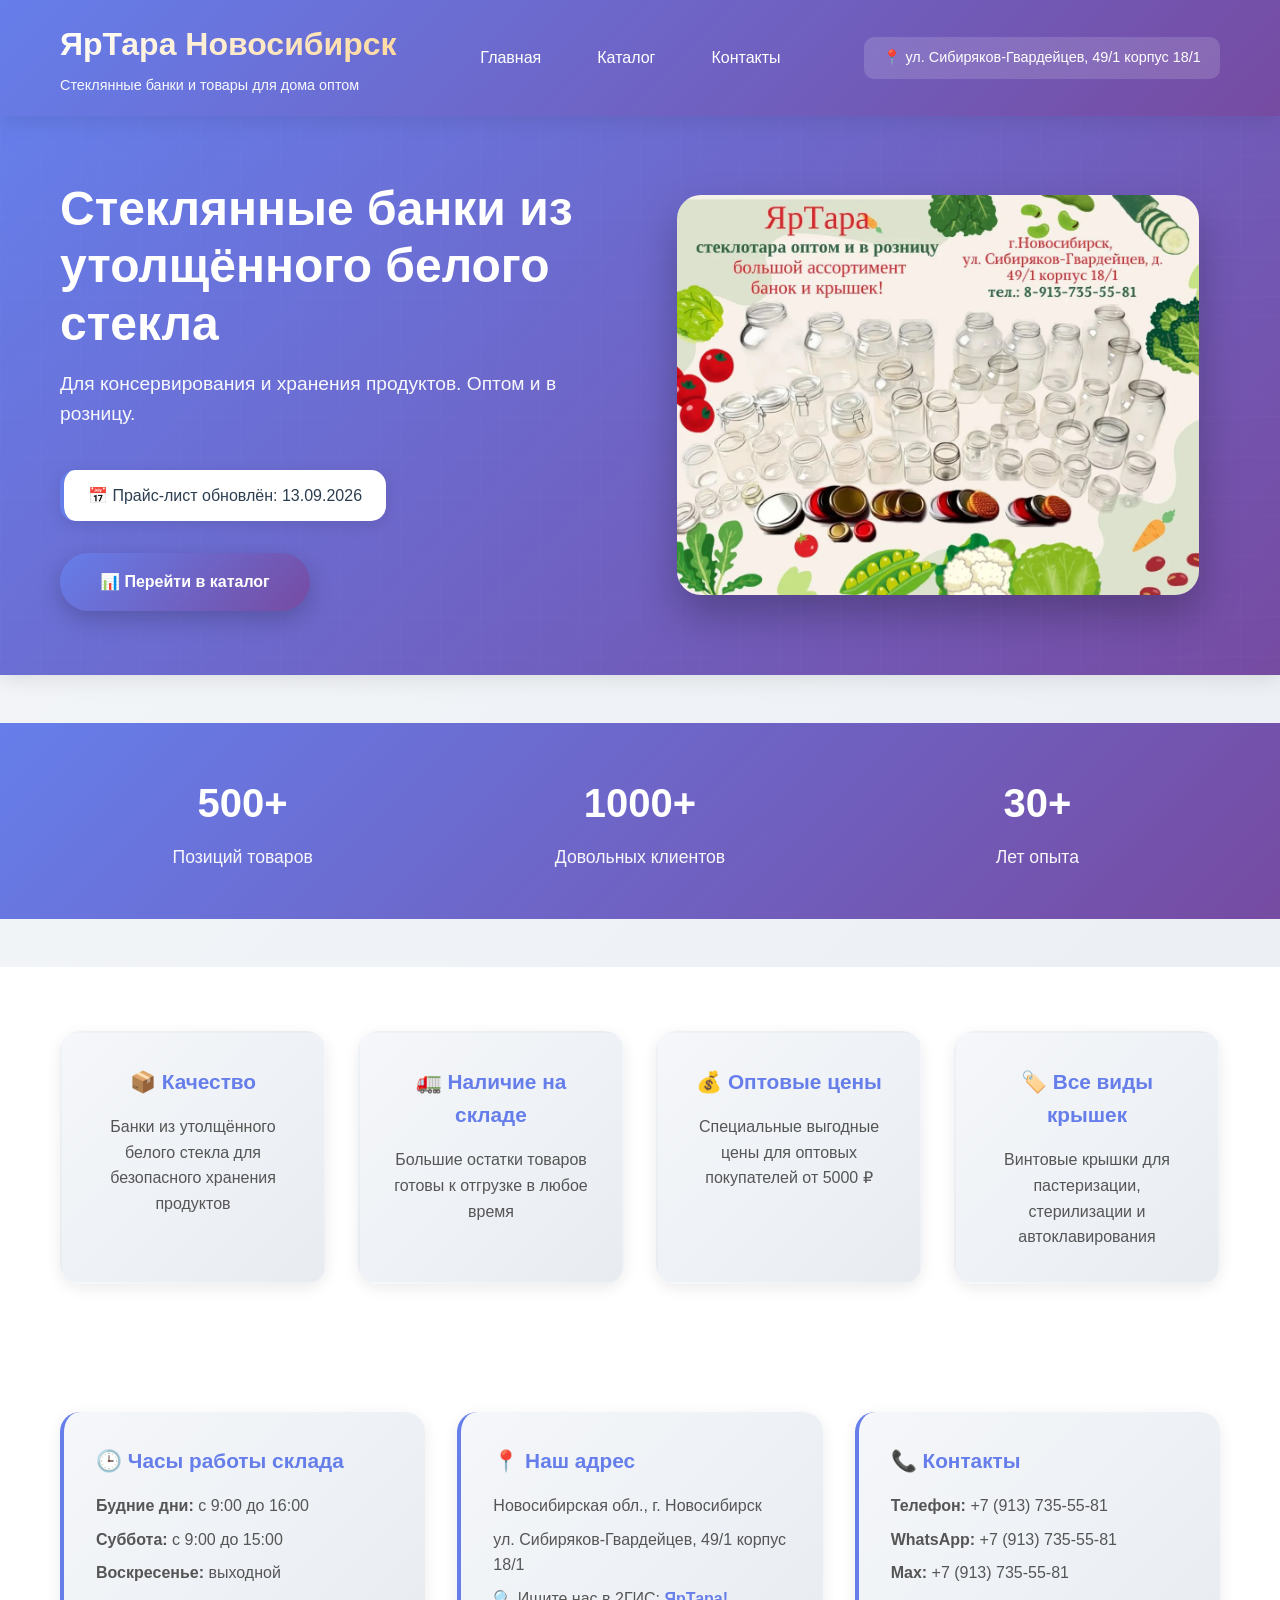
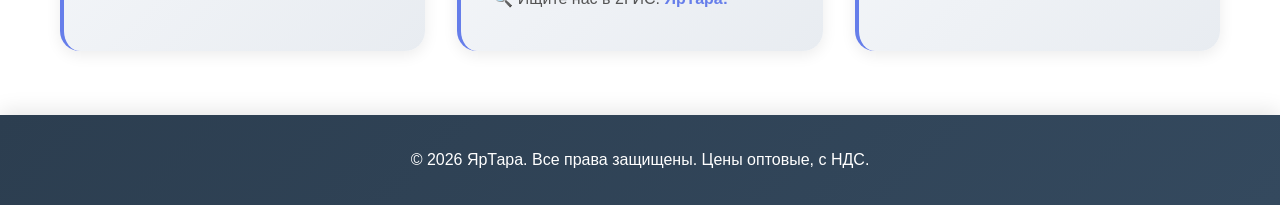
==== commit 2b52807c: "Update price list date in index.html" ====
--- a/index.html
+++ b/index.html
@@ -367,7 +367,7 @@
                 <h2>Стеклянные банки из утолщённого белого стекла</h2>
                 <p>Для консервирования и хранения продуктов. Оптом и в розницу.</p>
                 <div style="background: white; color: #2c3e50; padding: 0.8rem 1.5rem; border-radius: 15px; display: inline-block; margin: 0.5rem 0 1.5rem; box-shadow: 0 4px 15px rgba(0,0,0,0.1); font-weight: 500; font-size: 1rem; border-left: 4px solid #667eea;">
-                    📅 Прайс-лист обновлён: 26.08.2026
+                    📅 Прайс-лист обновлён: 13.09.2026
                 </div>
                 <br>
                 <a href="catalog.html" class="btn" style="background: linear-gradient(135deg, #667eea 0%, #764ba2 100%); color: white;">
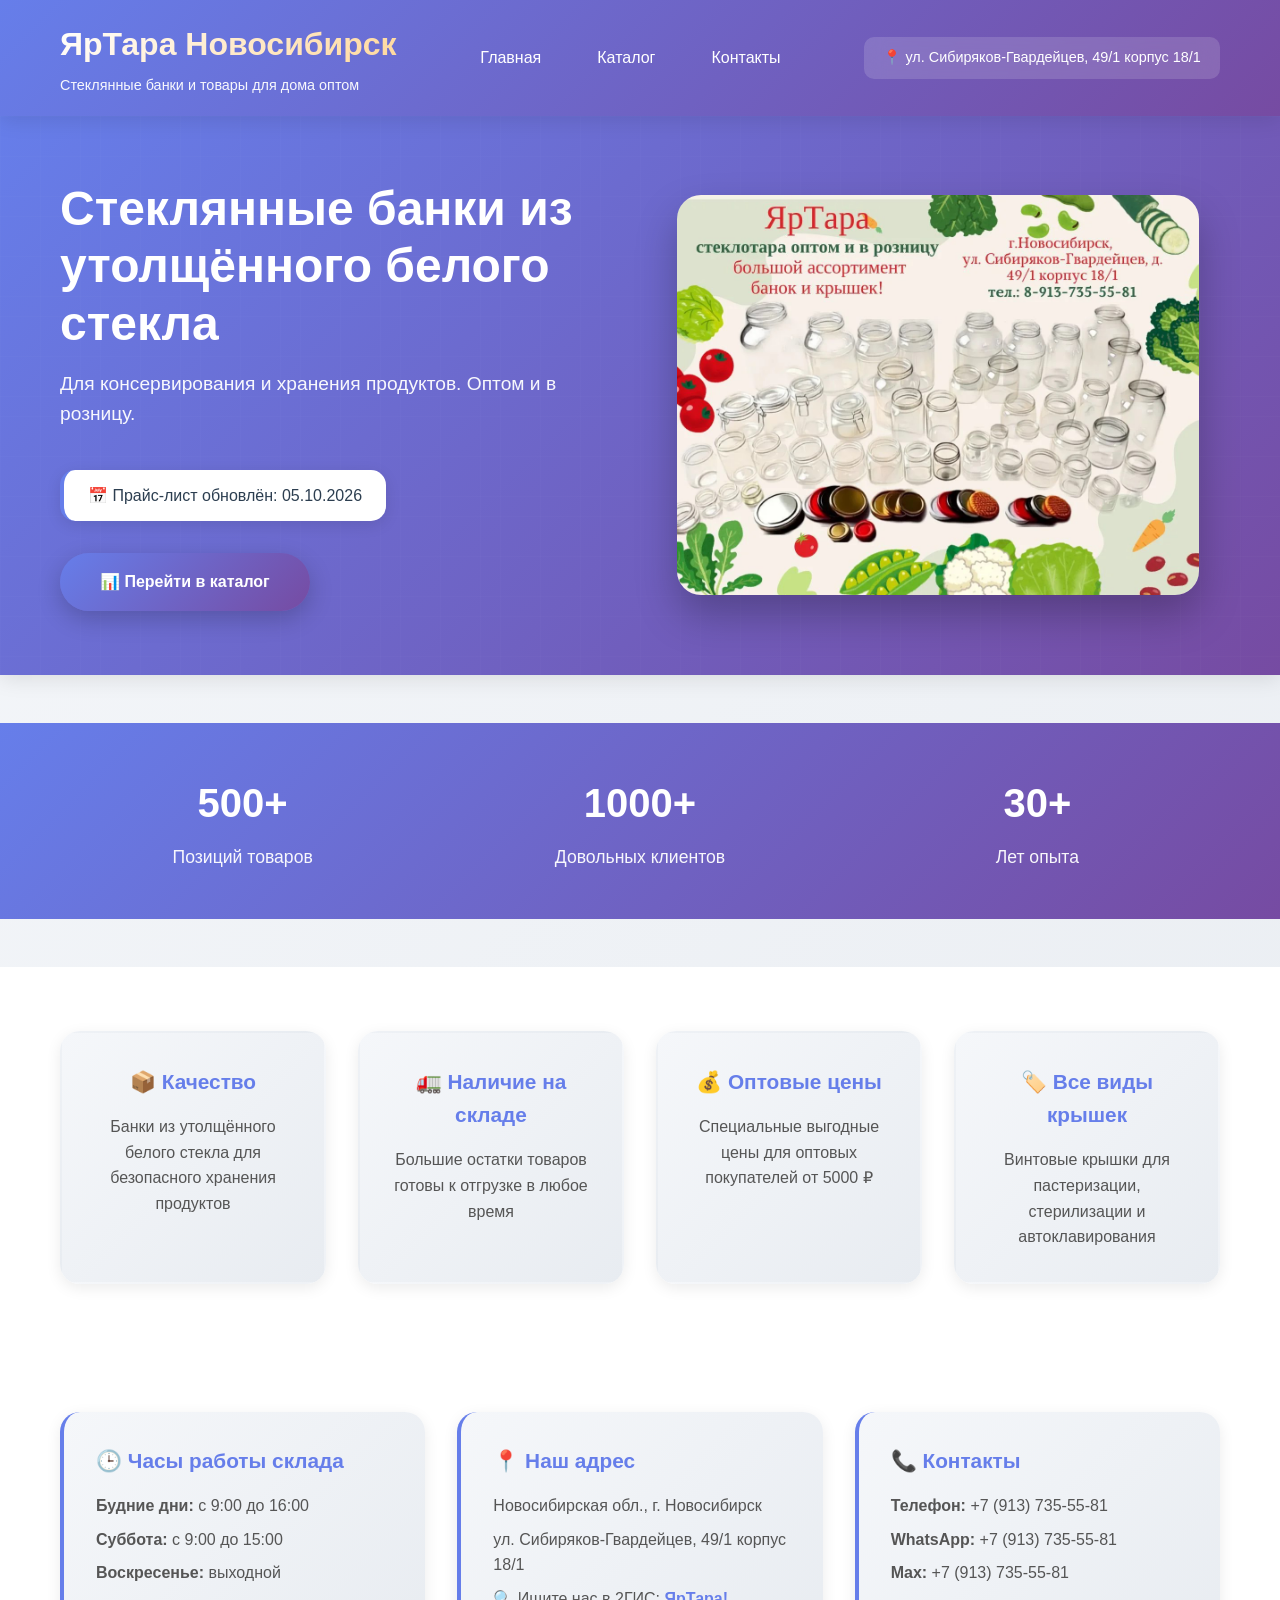
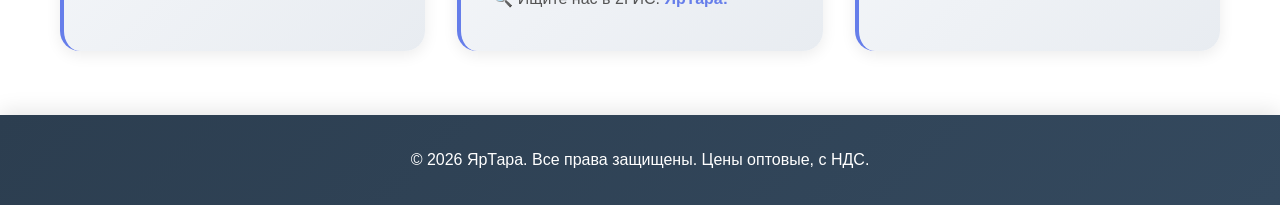
==== commit 9a01f56b: "Update index.html" ====
--- a/index.html
+++ b/index.html
@@ -367,7 +367,7 @@
                 <h2>Стеклянные банки из утолщённого белого стекла</h2>
                 <p>Для консервирования и хранения продуктов. Оптом и в розницу.</p>
                 <div style="background: white; color: #2c3e50; padding: 0.8rem 1.5rem; border-radius: 15px; display: inline-block; margin: 0.5rem 0 1.5rem; box-shadow: 0 4px 15px rgba(0,0,0,0.1); font-weight: 500; font-size: 1rem; border-left: 4px solid #667eea;">
-                    📅 Прайс-лист обновлён: 13.09.2026
+                    📅 Прайс-лист обновлён: 05.10.2026
                 </div>
                 <br>
                 <a href="catalog.html" class="btn" style="background: linear-gradient(135deg, #667eea 0%, #764ba2 100%); color: white;">
